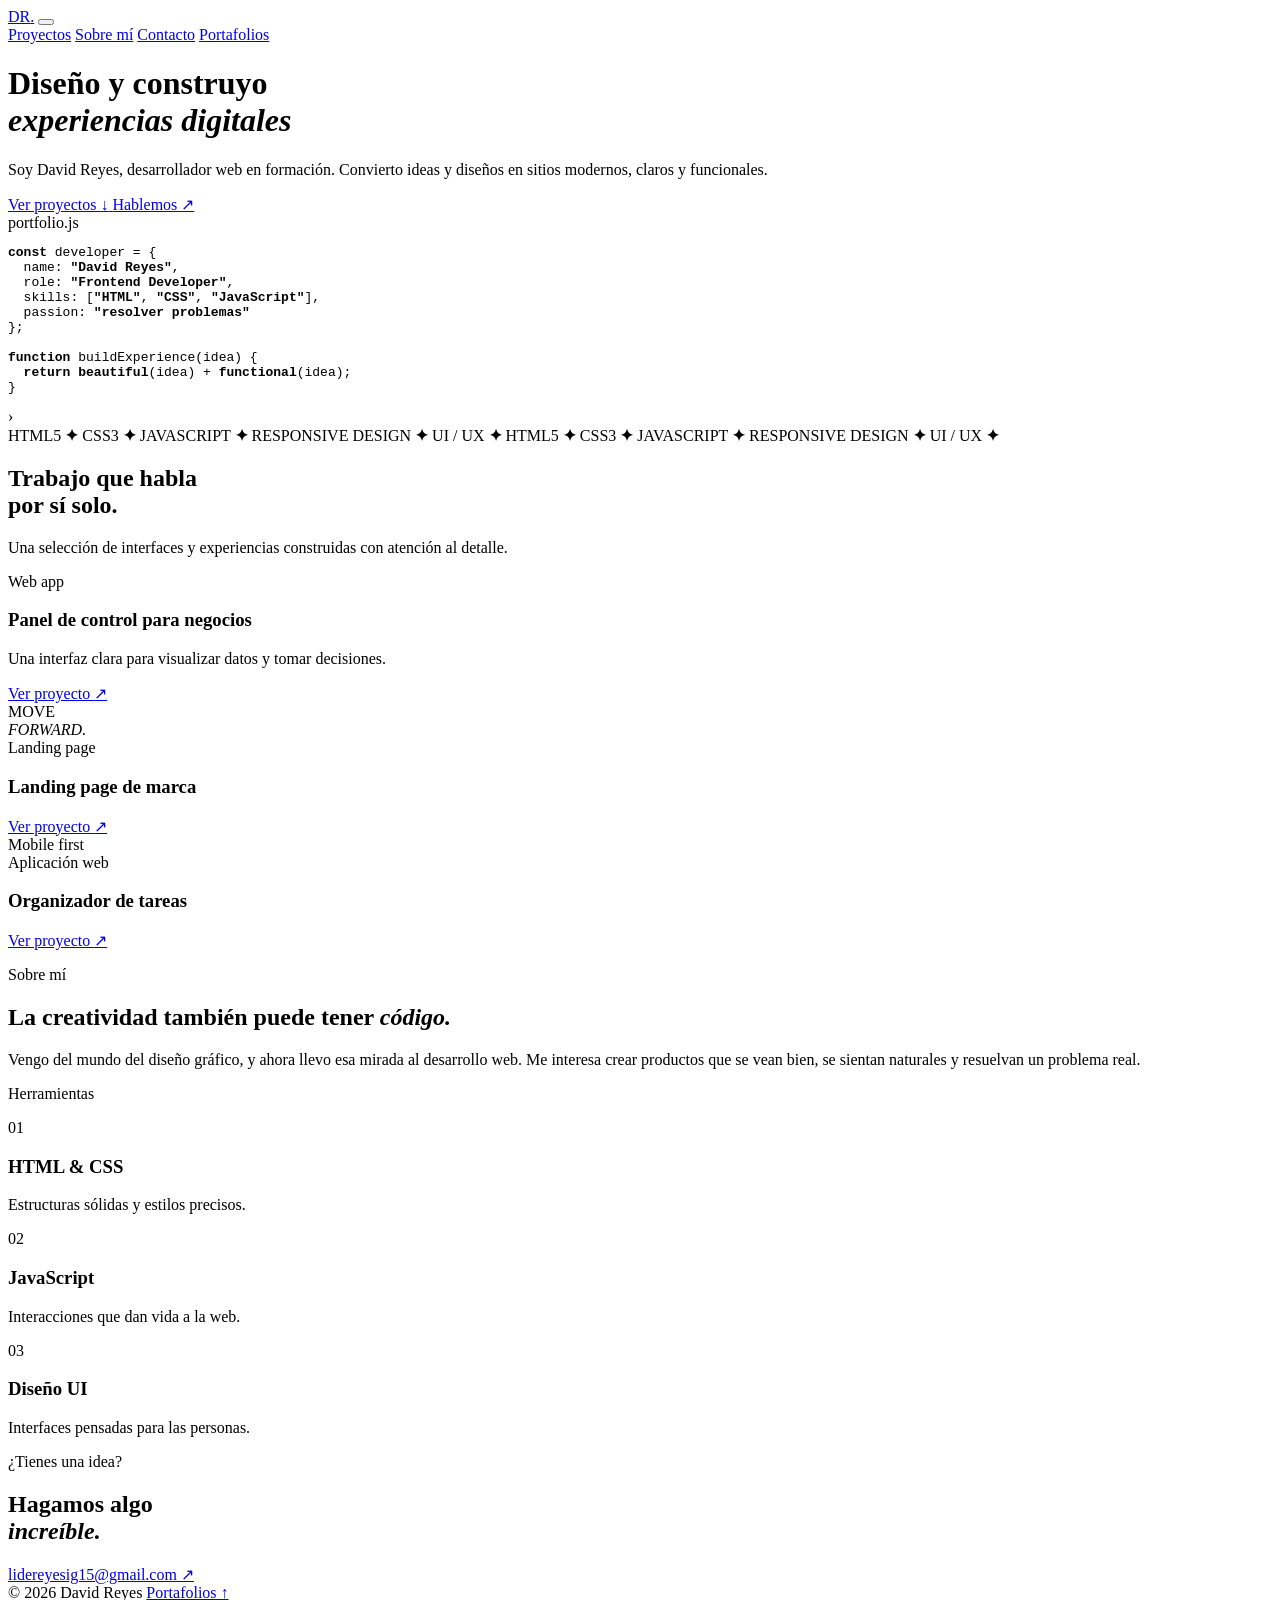
==== programacion.html @ b62b8a6b "Add files via upload" ====
<!DOCTYPE html>
<html lang="es">

<head>
    <meta charset="UTF-8">
    <meta name="viewport" content="width=device-width, initial-scale=1.0">
    <title>David Reyes | Desarrollo web</title>

    <link rel="preconnect" href="https://fonts.googleapis.com">
    <link rel="preconnect" href="https://fonts.gstatic.com" crossorigin>
    <link href="https://fonts.googleapis.com/css2?family=DM+Mono:wght@400;500&family=Manrope:wght@400;500;600;700;800&display=swap" rel="stylesheet">

    <link rel="stylesheet" href="assets/css/programacion.css">
</head>

<body>

    <div class="noise"></div>

    <nav class="topbar">
        <a class="brand" href="index.html">DR<span>.</span></a>

        <button class="menu-toggle" id="mobile-menu" aria-label="Abrir menú" aria-expanded="false">
            <span></span>
            <span></span>
        </button>

        <div class="nav-links" id="nav-links">
            <a href="#proyectos">Proyectos</a>
            <a href="#sobre-mi">Sobre mí</a>
            <a href="#contacto">Contacto</a>
            <a href="index.html">Portafolios</a>
        </div>
    </nav>

    <main>

        <header class="hero">

            <div class="hero-copy">


                <h1>
                    Diseño y construyo<br>
                    <em>experiencias digitales</em>
                </h1>

                <p class="hero-text">
                    Soy David Reyes, desarrollador web en formación. Convierto ideas y diseños en sitios modernos,
                    claros y funcionales.
                </p>

                <div class="hero-actions">
                    <a class="button button-primary" href="#proyectos">
                        Ver proyectos <span>&darr;</span>
                    </a>

                    <a class="button button-link" href="#contacto">
                        Hablemos <span>&nearr;</span>
                    </a>
                </div>
            </div>

            <div class="code-window">

                <div class="window-bar">
                    <i></i>
                    <i></i>
                    <i></i>
                    <span>portfolio.js</span>
                </div>

                <!-- codigo animacion -->

                <pre><code><b>const</b> developer = {
  name: <strong>"David Reyes"</strong>,
  role: <strong>"Frontend Developer"</strong>,
  skills: [<strong>"HTML"</strong>, <strong>"CSS"</strong>, <strong>"JavaScript"</strong>],
  passion: <strong>"resolver problemas"</strong>
};

<b>function</b> buildExperience(idea) {
  <b>return</b> <strong>beautiful</strong>(idea) + <strong>functional</strong>(idea);
}
</code></pre>

                <div class="cursor-line">
                    <span>&rsaquo;</span>
                    <i></i>
                </div>

            </div>

            <div class="hero-orbit orbit-one"></div>
            <div class="hero-orbit orbit-two"></div>

        </header>

        <section class="marquee">
            <div>

                <span>HTML5</span>
                <b>✦</b>
                <span>CSS3</span>
                <b>✦</b>
                <span>JAVASCRIPT</span>
                <b>✦</b>
                <span>RESPONSIVE DESIGN</span>
                <b>✦</b>
                <span>UI / UX</span>
                <b>✦</b>

                <!-- repeticion -->

                <span>HTML5</span>
                <b>✦</b>
                <span>CSS3</span>
                <b>✦</b>
                <span>JAVASCRIPT</span>
                <b>✦</b>
                <span>RESPONSIVE DESIGN</span>
                <b>✦</b>
                <span>UI / UX</span>
                <b>✦</b>

            </div>
        </section>

        <section class="section projects" id="proyectos">

            <div class="section-heading">


                <h2>
                    Trabajo que habla<br>
                    por sí solo.
                </h2>

                <p>
                    Una selección de interfaces y experiencias construidas con atención al detalle.
                </p>
            </div>

            <div class="projects-grid">

                <article class="project-card project-featured">

                    <div class="project-art art-dashboard">
                        <div class="dash-sidebar"></div>

                        <div class="dash-main">
                            <div class="dash-lines"></div>
                            <div class="dash-chart"></div>

                            <div class="dash-cards">
                                <i></i>
                                <i></i>
                                <i></i>
                            </div>
                        </div>
                    </div>

                    <div class="project-meta">

                        <span>Web app</span>
                    </div>

                    <h3>Panel de control para negocios</h3>

                    <p>
                        Una interfaz clara para visualizar datos y tomar decisiones.
                    </p>

                    <a href="#contacto">
                        Ver proyecto <span>&nearr;</span>
                    </a>

                </article>

                <article class="project-card">

                    <div class="project-art art-landing">
                        <div class="browser">
                            <div class="browser-top"></div>
                            <div class="landing-nav"></div>

                            <div class="landing-title">
                                MOVE<br>
                                <em>FORWARD.</em>
                            </div>

                            <div class="landing-block"></div>
                        </div>
                    </div>

                    <div class="project-meta">

                        <span>Landing page</span>
                    </div>

                    <h3>Landing page de marca</h3>

                    <a href="#contacto">
                        Ver proyecto <span>&nearr;</span>
                    </a>

                </article>

                <article class="project-card">

                    <div class="project-art art-mobile">

                        <div class="phone">
                            <div class="phone-head"></div>
                            <div class="phone-card"></div>

                            <div class="phone-list">
                                <i></i>
                                <i></i>
                                <i></i>
                            </div>
                        </div>

                        <span class="float-tag">Mobile first</span>

                    </div>

                    <div class="project-meta">

                        <span>Aplicación web</span>
                    </div>

                    <h3>Organizador de tareas</h3>

                    <a href="#contacto">
                        Ver proyecto <span>&nearr;</span>
                    </a>

                </article>

            </div>

        </section>

        <section class="section about" id="sobre-mi">

            <div class="about-number"></div>

            <div>
                <p class="eyebrow">Sobre mí</p>

                <h2>
                    La creatividad también puede tener <em>código.</em>
                </h2>
            </div>

            <div class="about-copy">
                <p>
                    Vengo del mundo del diseño gráfico, y ahora llevo esa mirada al desarrollo web.
                    Me interesa crear productos que se vean bien, se sientan naturales y resuelvan
                    un problema real.
                </p>
            </div>

        </section>

        <section class="skills section">

            <p class="eyebrow">Herramientas</p>

            <div class="skills-list">

                <div>
                    <span>01</span>
                    <h3>HTML &amp; CSS</h3>
                    <p>Estructuras sólidas y estilos precisos.</p>
                </div>

                <div>
                    <span>02</span>
                    <h3>JavaScript</h3>
                    <p>Interacciones que dan vida a la web.</p>
                </div>

                <div>
                    <span>03</span>
                    <h3>Diseño UI</h3>
                    <p>Interfaces pensadas para las personas.</p>
                </div>

            </div>

        </section>

    </main>

    <footer id="contacto">

        <p class="eyebrow">¿Tienes una idea?</p>

        <h2>
            Hagamos algo<br>
            <em>increíble.</em>
        </h2>

        <a class="footer-email" href="mailto:lidereyesig15@gmail.com">
            lidereyesig15@gmail.com <span>&nearr;</span>
        </a>

        <div class="footer-bottom">
            <span>&copy; 2026 David Reyes</span>
            <a href="index.html">Portafolios &uarr;</a>
        </div>

    </footer>

    <script src="script.js"></script>

</body>

</html>
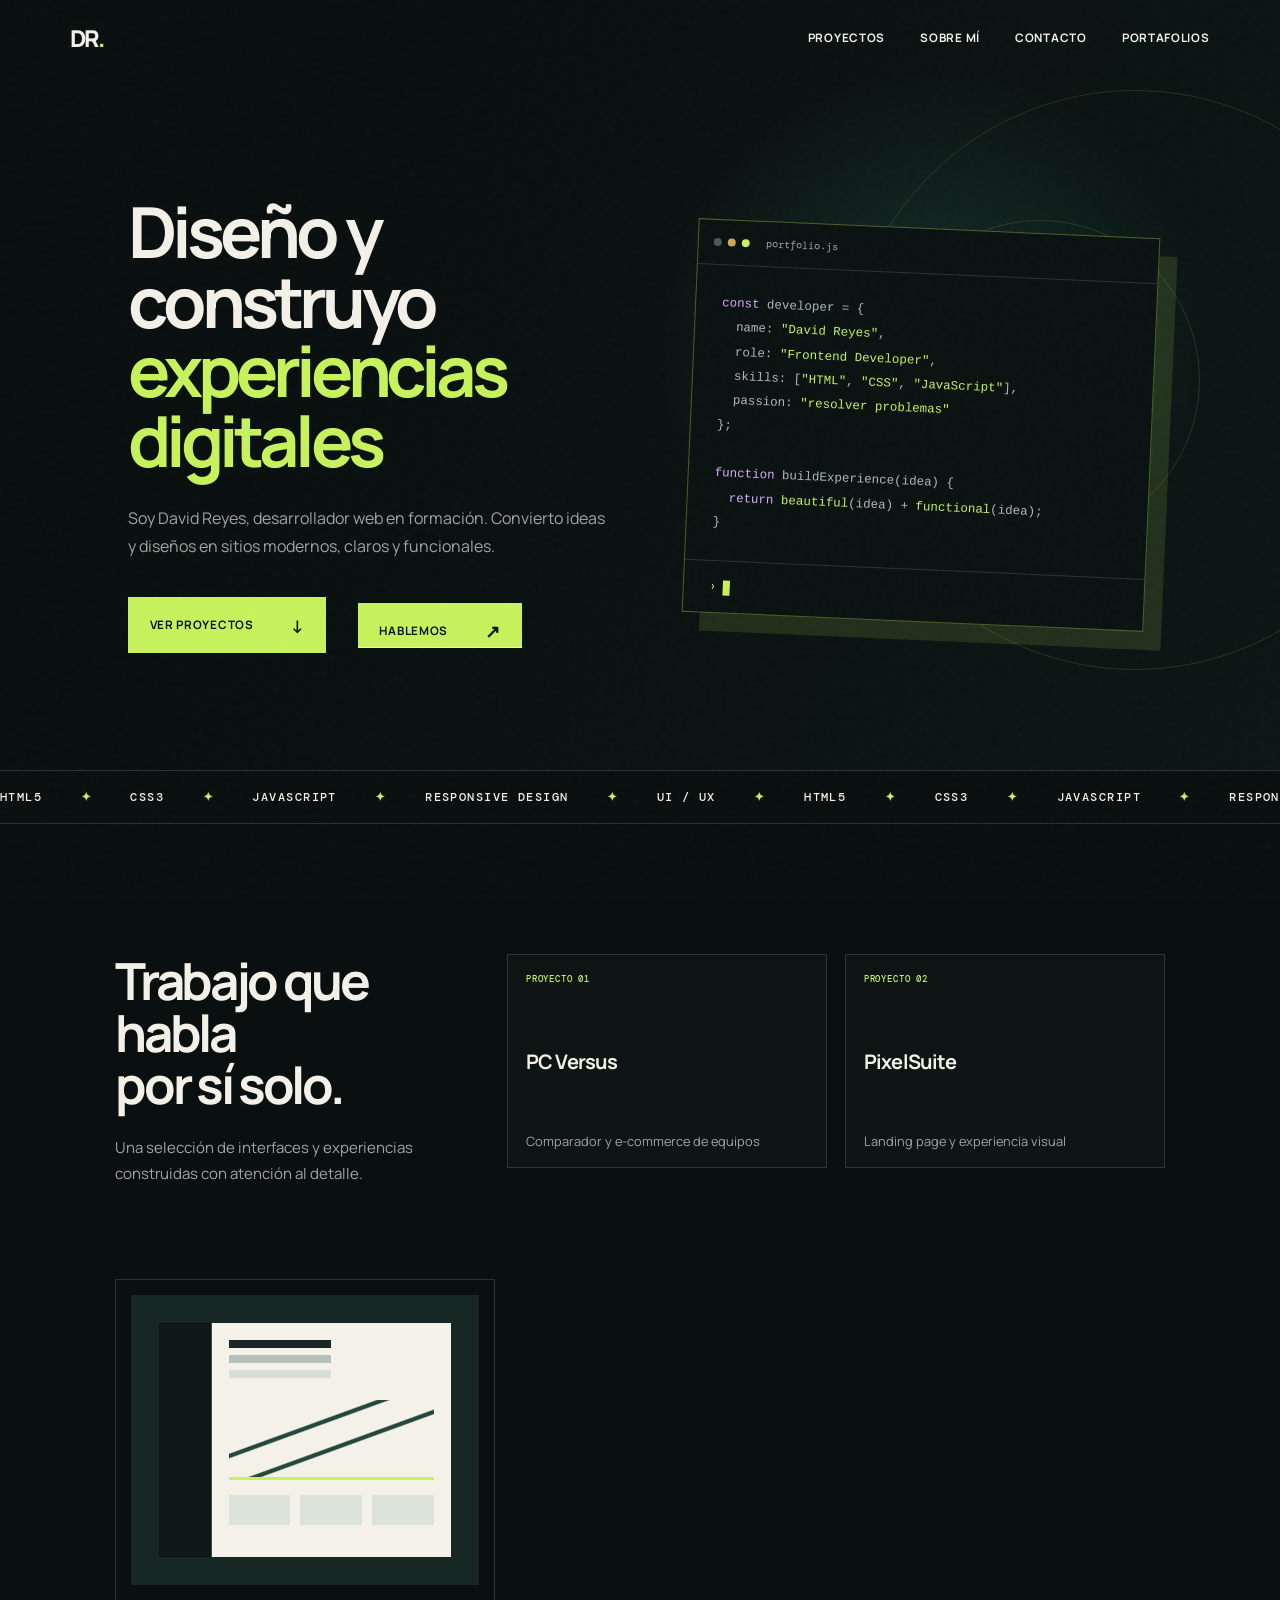
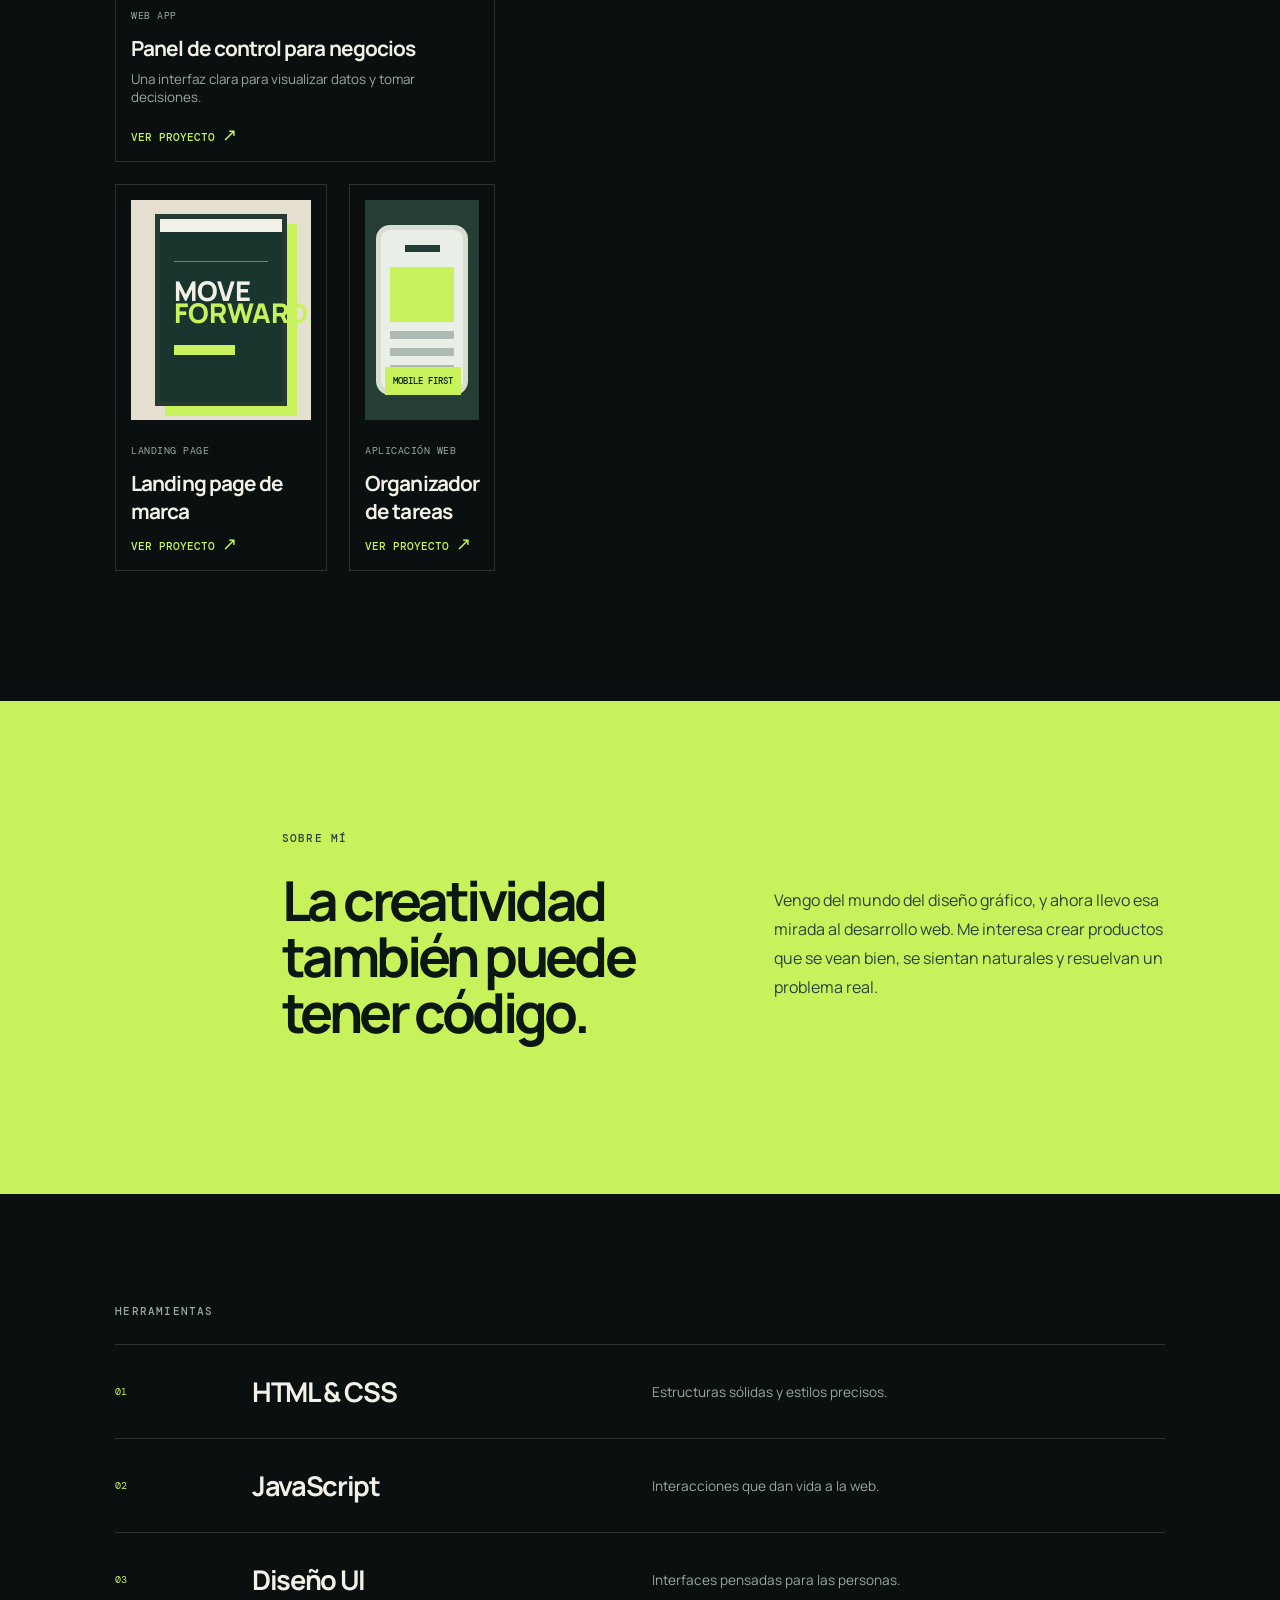
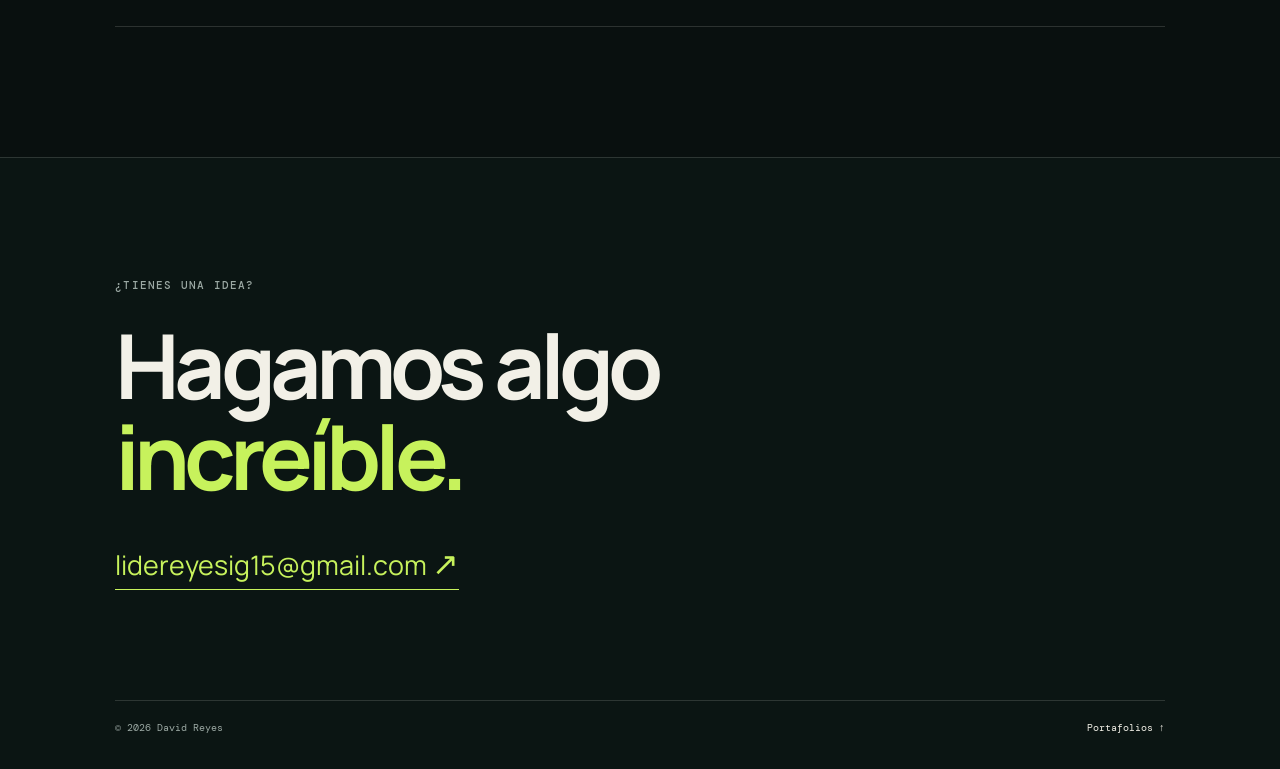
==== commit 5cedf96b: "Add files via upload" ====
--- a/programacion.html
+++ b/programacion.html
@@ -141,6 +141,20 @@
                 </p>
             </div>
 
+            <div class="mini-projects" aria-label="Proyectos adicionales">
+                <a class="mini-project" href="proyectos/Proyecto-Pc_Versus-main/Proyecto-Pc_Versus-main/pc_versus/index.php" target="_blank" rel="noreferrer">
+                    <span class="mini-tag">Proyecto 01</span>
+                    <strong>PC Versus</strong>
+                    <small>Comparador y e-commerce de equipos</small>
+                </a>
+
+                <a class="mini-project" href="proyectos/proyecto_pixelsuite-main/proyecto_pixelsuite-main/index.html" target="_blank" rel="noreferrer">
+                    <span class="mini-tag">Proyecto 02</span>
+                    <strong>PixelSuite</strong>
+                    <small>Landing page y experiencia visual</small>
+                </a>
+            </div>
+
             <div class="projects-grid">
 
                 <article class="project-card project-featured">
--- a/assets/css/programacion.css
+++ b/assets/css/programacion.css
@@ -0,0 +1,774 @@
+:root {
+    --bg:#09100f;
+    --panel:#101b19;
+    --lime:#c7f25c;
+    --cream:#f2f0e7;
+    --muted:#9ba8a3;
+    --line:rgba(242,240,231,.15);
+    --mono:"DM Mono",monospace
+}
+
+* {
+    box-sizing:border-box
+}
+
+html {
+    scroll-behavior:smooth
+}
+
+body {
+    margin:0;
+    background:var(--bg);
+    color:var(--cream);
+    font-family:Manrope,sans-serif;
+    overflow-x:hidden
+}
+
+.noise {
+    position:fixed;
+    inset:0;
+    pointer-events:none;
+    opacity:.025;
+    z-index:4;
+    background-image:url("data:image/svg+xml,%3Csvg viewBox='0 0 180 180' xmlns='http://www.w3.org/2000/svg'%3E%3Cfilter id='n'%3E%3CfeTurbulence type='fractalNoise' baseFrequency='.9' numOctaves='4' stitchTiles='stitch'/%3E%3C/filter%3E%3Crect width='100%25' height='100%25' filter='url(%23n)' opacity='.8'/%3E%3C/svg%3E")
+}
+
+.topbar {
+    height:76px;
+    position:fixed;
+    z-index:10;
+    top:0;
+    width:100%;
+    display:flex;
+    align-items:center;
+    justify-content:space-between;
+    padding:0 5.5vw;
+    border-bottom:1px solid transparent;
+    transition:.3s
+}
+
+.topbar.scrolled {
+    background:rgba(9,16,15,.9);
+    backdrop-filter:blur(14px);
+    border-color:var(--line)
+}
+
+.brand {
+    font-size:1.45rem;
+    font-weight:800;
+    letter-spacing:-.1em;
+    text-decoration:none;
+    color:var(--cream)
+}
+
+.brand span,.eyebrow span {
+    color:var(--lime)
+}
+
+.nav-links {
+    display:flex;
+    gap:2.2rem
+}
+
+.nav-links a,.button,.text-link {
+    color:var(--cream);
+    text-decoration:none;
+    font-size:.73rem;
+    font-weight:700;
+    letter-spacing:.06em;
+    text-transform:uppercase
+}
+
+.nav-links a:hover,.text-link:hover {
+    color:var(--lime)
+}
+
+.menu-toggle {
+    display:none
+}
+
+.hero {
+    min-height:770px;
+    padding:170px 10vw 90px;
+    display:grid;
+    grid-template-columns:1.05fr .95fr;
+    gap:4vw;
+    align-items:center;
+    position:relative;
+    background:radial-gradient(circle at 73% 45%,#18302a 0,transparent 27%),linear-gradient(115deg,#09100f 28%,#0b1715)
+}
+
+.hero-copy {
+    z-index:1
+}
+
+.eyebrow {
+    font:500 .68rem var(--mono);
+    letter-spacing:.11em;
+    text-transform:uppercase;
+    color:var(--muted);
+    margin:0 0 1.65rem
+}
+
+.eyebrow span {
+    display:inline-block;
+    width:8px;
+    height:8px;
+    border-radius:50%;
+    background:var(--lime);
+    margin-right:8px;
+    box-shadow:0 0 13px var(--lime)
+}
+
+h1,h2,h3,p {
+    margin-top:0
+}
+
+h1 {
+    font-size:clamp(3rem,5.5vw,5.8rem);
+    line-height:.99;
+    letter-spacing:-.07em;
+    margin-bottom:1.8rem;
+    font-weight:700
+}
+
+em {
+    font-style:normal;
+    color:var(--lime)
+}
+
+.hero-text {
+    max-width:480px;
+    color:var(--muted);
+    font-size:1rem;
+    line-height:1.75
+}
+
+.hero-actions {
+    display:flex;
+    align-items:center;
+    gap:2rem;
+    margin-top:2.3rem
+}
+
+.button {
+    padding:1rem 1.35rem;
+    background:var(--lime);
+    color:#0b1513;
+    display:inline-flex;
+    gap:2.3rem;
+    align-items:center
+}
+
+.button:hover {
+    background:#dcff82
+}
+
+.button span,.project-card a span {
+    font-size:1.1rem
+}
+
+.button-link {
+    border-bottom:1px solid var(--cream);
+    padding-bottom:4px
+}
+
+.code-window {
+    position:relative;
+    z-index:1;
+    border:1px solid rgba(199,242,92,.34);
+    background:#0a1311;
+    box-shadow:18px 18px 0 rgba(199,242,92,.12);
+    font:400 .78rem/1.95 var(--mono);
+    overflow:hidden;
+    transform:rotate(2.5deg)
+}
+
+.window-bar {
+    height:45px;
+    border-bottom:1px solid var(--line);
+    display:flex;
+    align-items:center;
+    padding:0 15px;
+    gap:6px;
+    color:var(--muted);
+    font-size:.64rem
+}
+
+.window-bar i {
+    width:8px;
+    height:8px;
+    border-radius:50%;
+    background:#4d5955
+}
+
+.window-bar i:nth-child(2) {
+    background:#d1a55a
+}
+
+.window-bar i:nth-child(3) {
+    background:var(--lime)
+}
+
+.window-bar span {
+    margin-left:10px
+}
+
+pre {
+    margin:0;
+    padding:26px;
+    color:#adbbb6;
+    white-space:pre-wrap
+}
+
+code b {
+    color:#d8aaf3;
+    font-weight:400
+}
+
+code strong {
+    color:var(--lime);
+    font-weight:400
+}
+
+.cursor-line {
+    border-top:1px solid var(--line);
+    padding:13px 25px;
+    color:var(--lime)
+}
+
+.cursor-line i {
+    display:inline-block;
+    width:7px;
+    height:15px;
+    background:var(--lime);
+    vertical-align:middle;
+    animation:blink 1s infinite
+}
+
+.hero-orbit {
+    position:absolute;
+    border:1px solid rgba(199,242,92,.14);
+    border-radius:50%
+}
+
+.orbit-one {
+    width:580px;
+    height:580px;
+    right:-145px;
+    top:90px
+}
+
+.orbit-two {
+    width:320px;
+    height:320px;
+    right:80px;
+    top:220px
+}
+
+.marquee {
+    border-top:1px solid var(--line);
+    border-bottom:1px solid var(--line);
+    overflow:hidden;
+    white-space:nowrap;
+    padding:18px 0;
+    color:var(--cream);
+    font:500 .75rem var(--mono);
+    letter-spacing:.12em
+}
+
+.marquee div{
+    display:flex;
+    width:max-content;
+    gap:2.4rem;
+    animation:slide 15s linear infinite;
+}
+
+.marquee b {
+    color:var(--lime)
+}
+
+.section {
+    padding:130px 9vw
+}
+
+.projects {
+    display:grid;
+    grid-template-columns:30% 1fr;
+    gap:6vw
+}
+
+.section-heading h2,.about h2,footer h2 {
+    font-size:clamp(2.4rem,4vw,4.4rem);
+    letter-spacing:-.065em;
+    line-height:1.02;
+    margin-bottom:1.5rem
+}
+
+.section-heading>p:not(.eyebrow) {
+    color:var(--muted);
+    line-height:1.75;
+    font-size:.94rem
+}
+
+.mini-projects {
+    display:grid;
+    grid-template-columns:repeat(2, minmax(200px, 1fr));
+    gap:18px;
+    margin:0 0 34px;
+}
+
+.mini-project {
+    display:flex;
+    flex-direction:column;
+    justify-content:space-between;
+    border:1px solid var(--line);
+    background:rgba(255,255,255,0.02);
+    text-decoration:none;
+    color:var(--cream);
+    padding:18px 18px 16px;
+    min-height:120px;
+    transition:.25s ease;
+}
+
+.mini-project:hover {
+    border-color:var(--lime);
+    transform:translateY(-3px);
+    box-shadow:0 18px 35px rgba(199,242,92,.08);
+}
+
+.mini-tag {
+    font:500 .58rem var(--mono);
+    letter-spacing:.09em;
+    text-transform:uppercase;
+    color:var(--lime);
+    margin-bottom:12px;
+}
+
+.mini-project strong {
+    font-size:1.25rem;
+    letter-spacing:-.04em;
+    margin-bottom:6px;
+}
+
+.mini-project small {
+    font-size:.8rem;
+    color:var(--muted);
+    line-height:1.5;
+}
+
+.projects-grid {
+    display:grid;
+    grid-template-columns:1fr 1fr;
+    gap:22px
+}
+
+.project-card {
+    border:1px solid var(--line);
+    padding:15px;
+    transition:.3s
+}
+
+.project-card:hover {
+    border-color:var(--lime);
+    transform:translateY(-5px)
+}
+
+.project-featured {
+    grid-column:span 2
+}
+
+.project-art {
+    height:220px;
+    margin-bottom:24px;
+    position:relative;
+    overflow:hidden
+}
+
+.project-featured .project-art {
+    height:290px
+}
+
+.art-dashboard {
+    background:#172824;
+    padding:28px;
+    display:flex
+}
+
+.dash-sidebar {
+    width:18%;
+    background:#0d1715;
+    border-right:1px solid #315148
+}
+
+.dash-main {
+    padding:17px;
+    width:82%;
+    background:#f4f2e8
+}
+
+.dash-lines {
+    width:50%;
+    height:8px;
+    background:#1b2825;
+    box-shadow:0 15px #b6c1b9,0 30px #d8ded5
+}
+
+.dash-chart {
+    height:80px;
+    width:100%;
+    margin-top:52px;
+    border-bottom:3px solid var(--lime);
+    background:linear-gradient(160deg,transparent 35%,#25483e 36% 38%,transparent 39% 55%,#25483e 56% 58%,transparent 59%)
+}
+
+.dash-cards {
+    display:flex;
+    gap:10px;
+    margin-top:15px
+}
+
+.dash-cards i {
+    height:30px;
+    flex:1;
+    background:#dce3d9
+}
+
+.art-landing {
+    background:#e6e0d0;
+    display:grid;
+    place-items:center
+}
+
+.browser {
+    height:87%;
+    width:73%;
+    background:#18352e;
+    border:5px solid #263932;
+    box-shadow:10px 10px #c7f25c
+}
+
+.browser-top {
+    height:13px;
+    background:#f2f0e7
+}
+
+.landing-nav {
+    height:20px;
+    margin:10px 14px;
+    border-bottom:1px solid #6c877b
+}
+
+.landing-title {
+    padding:8px 14px;
+    font-size:1.7rem;
+    line-height:.8;
+    font-weight:800;
+    color:#f2f0e7
+}
+
+.landing-block {
+    width:50%;
+    height:10px;
+    margin:13px 14px;
+    background:var(--lime)
+}
+
+.art-mobile {
+    background:#263d36;
+    display:grid;
+    place-items:center
+}
+
+.phone {
+    width:92px;
+    height:170px;
+    border:5px solid #d7ddd3;
+    border-radius:14px;
+    background:#e9eee6;
+    padding:15px 9px
+}
+
+.phone-head {
+    height:7px;
+    width:35px;
+    background:#203e36;
+    margin:auto
+}
+
+.phone-card {
+    height:55px;
+    background:var(--lime);
+    margin-top:15px
+}
+
+.phone-list i {
+    display:block;
+    height:8px;
+    background:#aebbb3;
+    margin-top:9px
+}
+
+.float-tag {
+    position:absolute;
+    right:18px;
+    bottom:25px;
+    background:var(--lime);
+    color:#0e1816;
+    padding:8px;
+    font:500 .57rem var(--mono);
+    text-transform:uppercase
+}
+
+.project-meta {
+    display:flex;
+    justify-content:space-between;
+    color:var(--muted);
+    font:400 .62rem var(--mono);
+    text-transform:uppercase;
+    letter-spacing:.05em;
+    margin-bottom:12px
+}
+
+.project-card h3 {
+    font-size:1.3rem;
+    letter-spacing:-.045em;
+    margin-bottom:8px
+}
+
+.project-card p {
+    font-size:.84rem;
+    color:var(--muted);
+    margin-bottom:18px
+}
+
+.project-card a {
+    font:500 .68rem var(--mono);
+    color:var(--lime);
+    text-decoration:none;
+    text-transform:uppercase
+}
+
+.about {
+    display:grid;
+    grid-template-columns:11% 42% 1fr;
+    gap:4vw;
+    background:#c7f25c;
+    color:#0c1714
+}
+
+.about .eyebrow,.about-copy {
+    color:#29423a
+}
+
+.about-number {
+    font:500 .8rem var(--mono)
+}
+
+.about h2 {
+    font-size:clamp(2.5rem,4.3vw,4.8rem)
+}
+
+.about h2 em {
+    color:#0c1714
+}
+
+.about-copy {
+    font-size:1rem;
+    line-height:1.8;
+    padding-top:55px
+}
+
+.text-link {
+    color:#0c1714;
+    border-bottom:1px solid #0c1714;
+    padding-bottom:5px;
+    display:inline-block;
+    margin-top:15px
+}
+
+.skills {
+    padding-top:110px
+}
+
+.skills-list {
+    border-top:1px solid var(--line)
+}
+
+.skills-list>div {
+    display:grid;
+    grid-template-columns:10% 35% 1fr;
+    gap:2rem;
+    border-bottom:1px solid var(--line);
+    padding:28px 0;
+    align-items:center
+}
+
+.skills-list span {
+    font:400 .65rem var(--mono);
+    color:var(--lime)
+}
+
+.skills-list h3 {
+    font-size:1.7rem;
+    margin:0;
+    letter-spacing:-.05em
+}
+
+.skills-list p {
+    margin:0;
+    color:var(--muted);
+    font-size:.85rem
+}
+
+footer {
+    padding:120px 9vw 35px;
+    border-top:1px solid var(--line);
+    background:#0b1513
+}
+
+footer h2 {
+    font-size:clamp(3.3rem,7vw,7.5rem);
+    margin-bottom:2.5rem
+}
+
+.footer-email {
+    font-size:clamp(1.1rem,2.1vw,2rem);
+    color:var(--lime);
+    text-decoration:none;
+    border-bottom:1px solid var(--lime);
+    padding-bottom:6px
+}
+
+.footer-email span {
+    font-size:1.2em
+}
+
+.footer-bottom {
+    border-top:1px solid var(--line);
+    margin-top:115px;
+    padding-top:20px;
+    display:flex;
+    justify-content:space-between;
+    color:var(--muted);
+    font:400 .65rem var(--mono)
+}
+
+.footer-bottom a {
+    color:var(--cream);
+    text-decoration:none
+}
+
+/*-----------------------------------*/
+
+@keyframes blink {
+    50% {
+        opacity:0
+    }
+}
+@keyframes slide{
+    from{
+        transform:translateX(0);
+    }
+    to{
+        transform:translateX(-50%);
+    }
+}
+
+/*-----------------------------------*/
+
+@media(max-width:800px) {
+    .topbar {
+        padding:0 7vw
+    }
+    .menu-toggle {
+        display:flex;
+        flex-direction:column;
+        gap:6px;
+        background:none;
+        border:0;
+        padding:5px
+    }
+    .menu-toggle span {
+        width:24px;
+        height:1px;
+        background:var(--cream);
+        transition:.2s
+    }
+    .menu-toggle.is-active span:first-child {
+        transform:translateY(3.5px) rotate(45deg)
+    }
+    .menu-toggle.is-active span:last-child {
+        transform:translateY(-3.5px) rotate(-45deg)
+    }
+    .nav-links {
+        position:fixed;
+        inset:76px 0 auto;
+        background:#0b1513;
+        display:none;
+        flex-direction:column;
+        padding:28px 7vw;
+        border-bottom:1px solid var(--line)
+    }
+    .nav-links.active {
+        display:flex
+    }
+    .hero {
+        grid-template-columns:1fr;
+        padding:135px 7vw 70px;
+        min-height:auto
+    }
+    .code-window {
+        width:95%;
+        justify-self:end
+    }
+    .orbit-one {
+        right:-250px
+    }
+    .projects {
+        display:block;
+        padding:90px 7vw
+    }
+    .section-heading {
+        margin-bottom:40px
+    }
+    .section {
+        padding:90px 7vw
+    }
+    .mini-projects {
+        grid-template-columns:1fr;
+        margin-bottom:28px;
+    }
+    .projects-grid {
+        grid-template-columns:1fr
+    }
+    .project-featured {
+        grid-column:auto
+    }
+    .project-featured .project-art,.project-art {
+        height:210px
+    }
+    .about {
+        grid-template-columns:1fr;
+        padding:75px 7vw;
+        gap:15px
+    }
+    .about-copy {
+        padding-top:0
+    }
+    .skills-list>div {
+        grid-template-columns:15% 1fr
+    }
+    .skills-list p {
+        grid-column:2
+    }
+    .footer-bottom {
+        margin-top:75px
+    }
+    .hero-actions {
+        gap:1.2rem
+    }
+    .button {
+        gap:1.4rem
+    }
+}
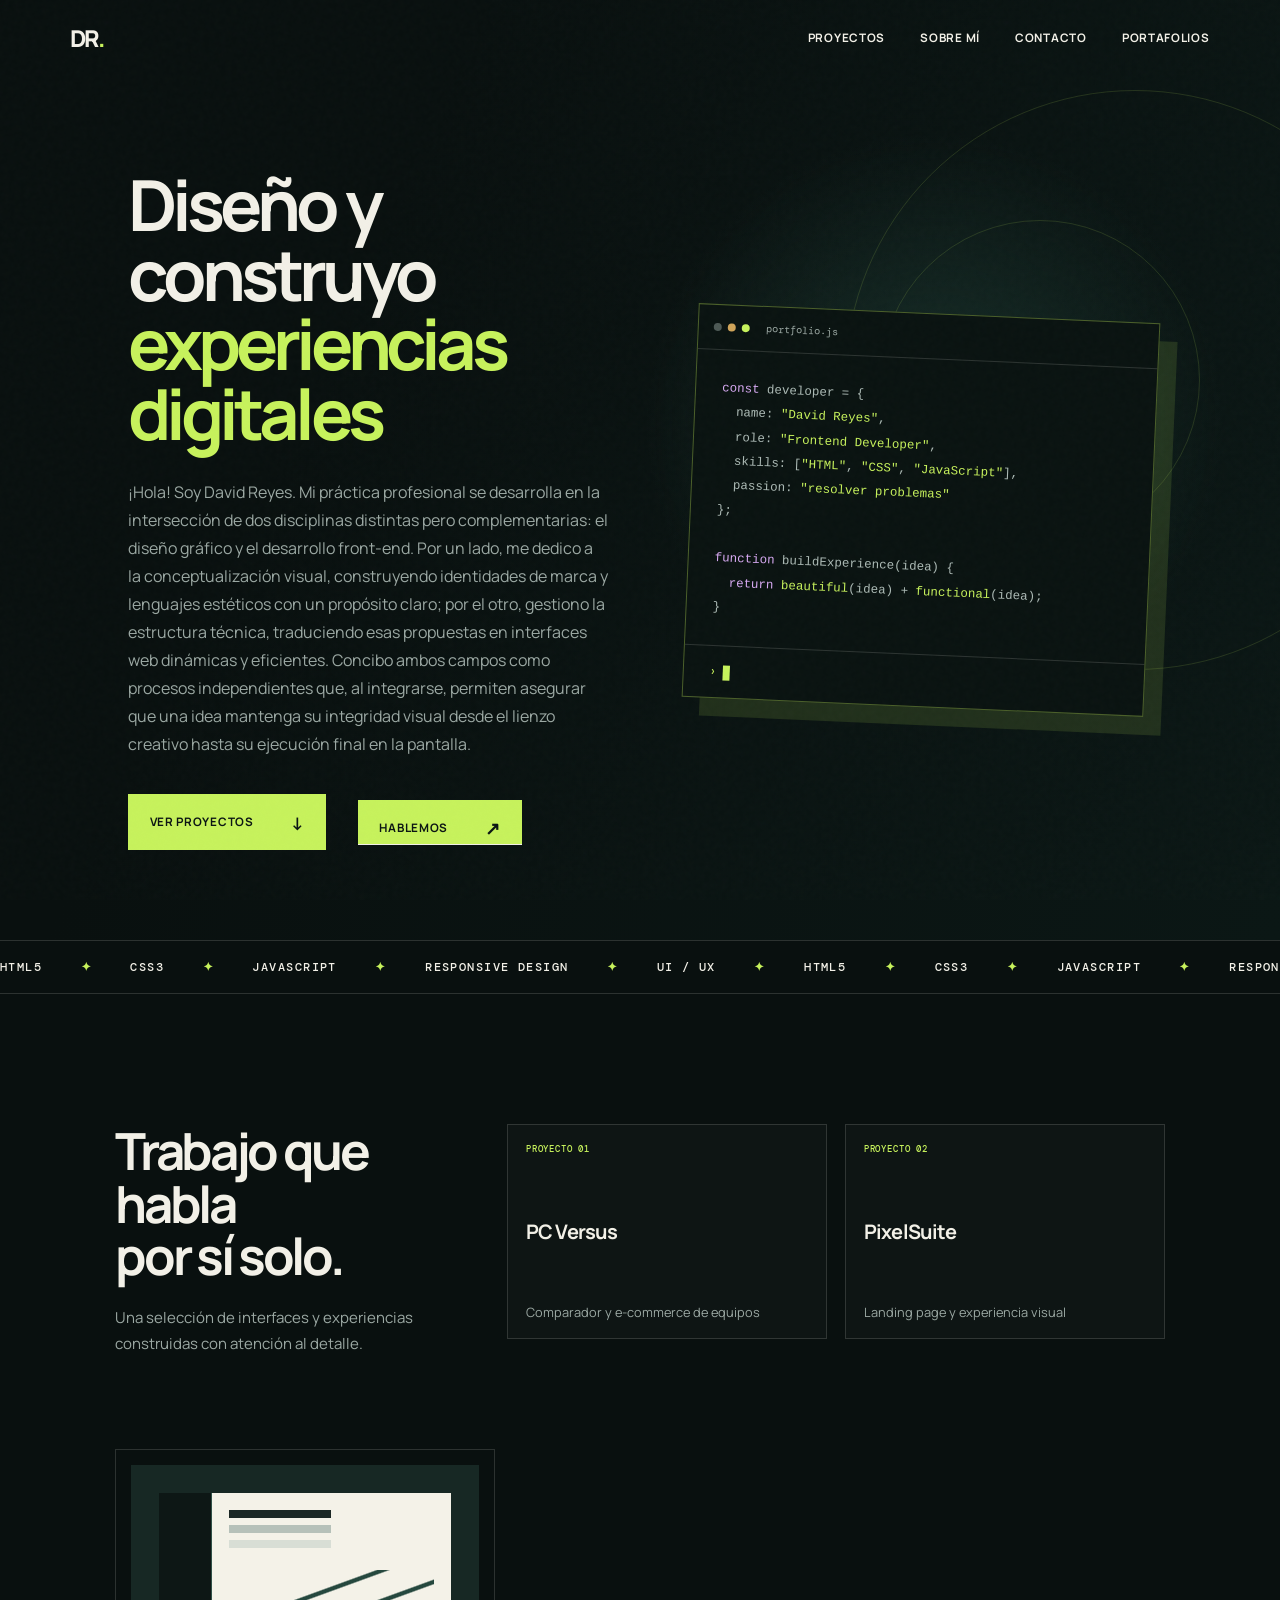
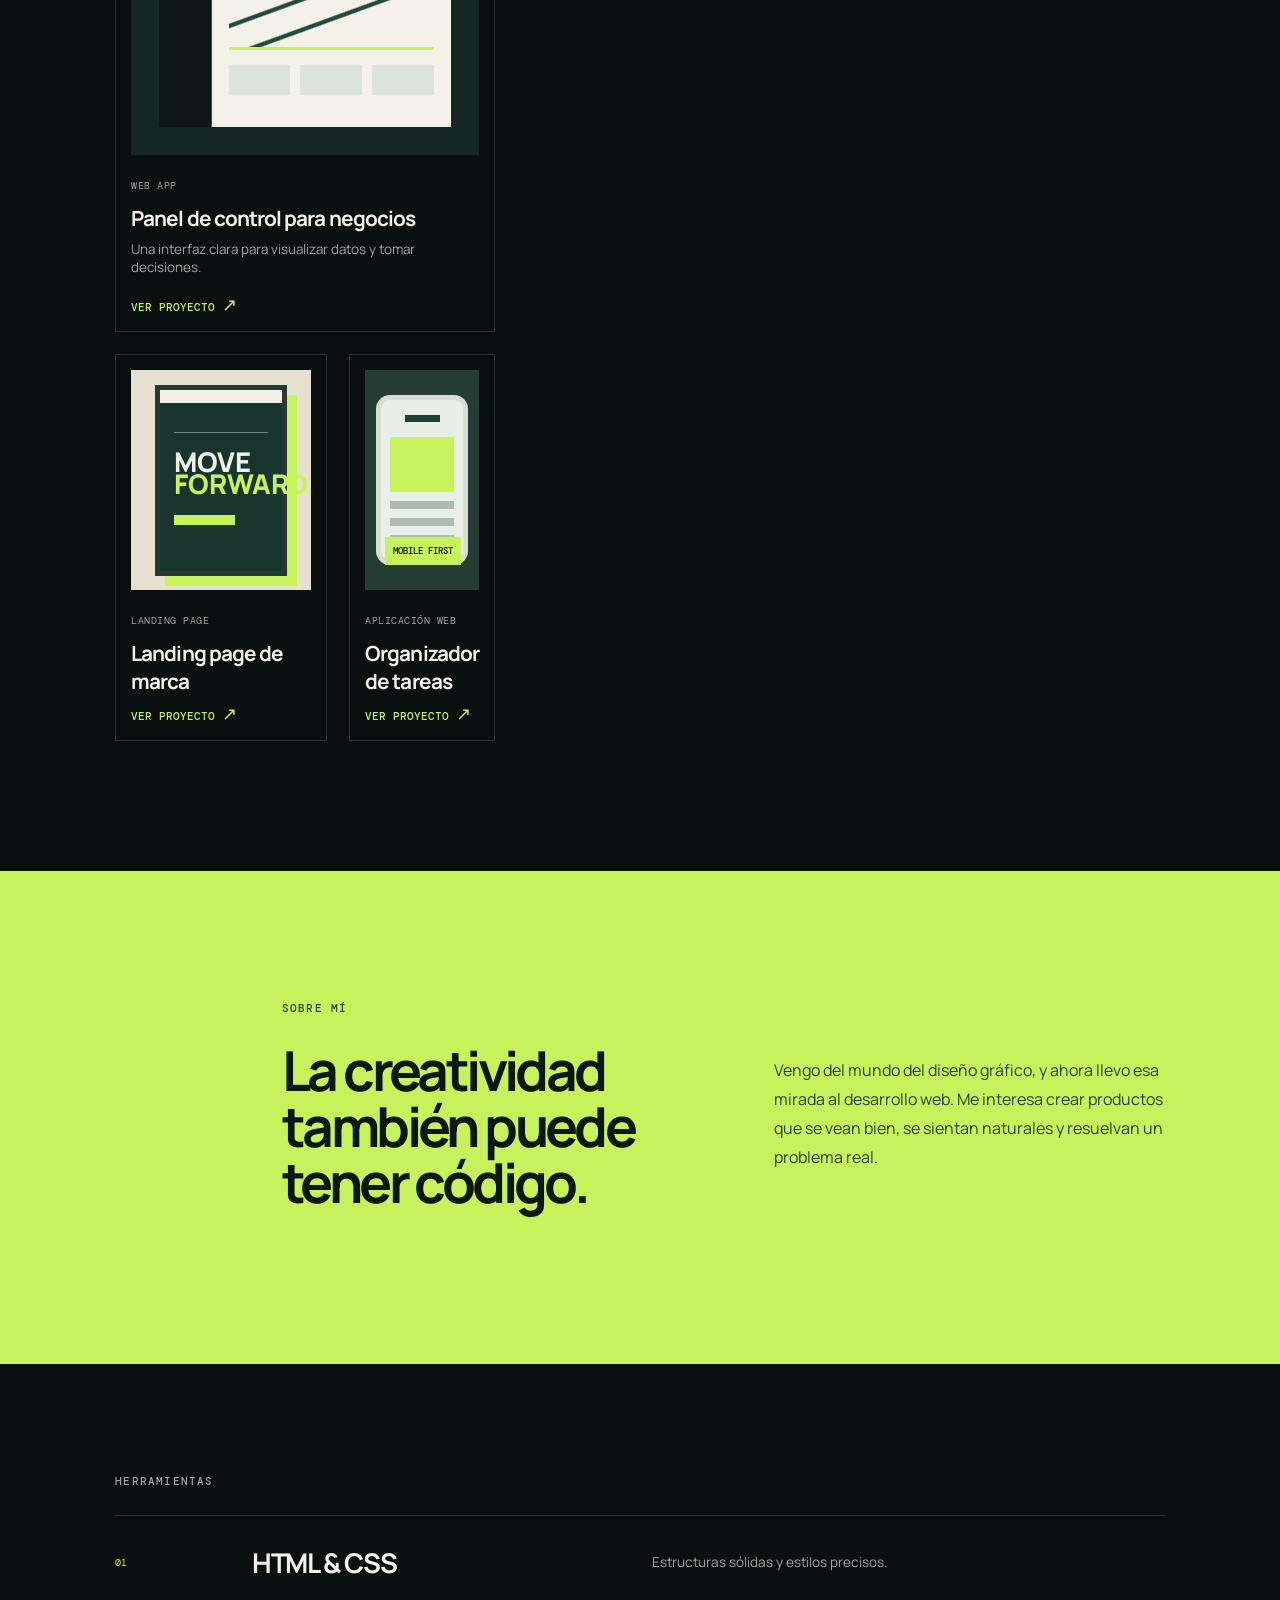
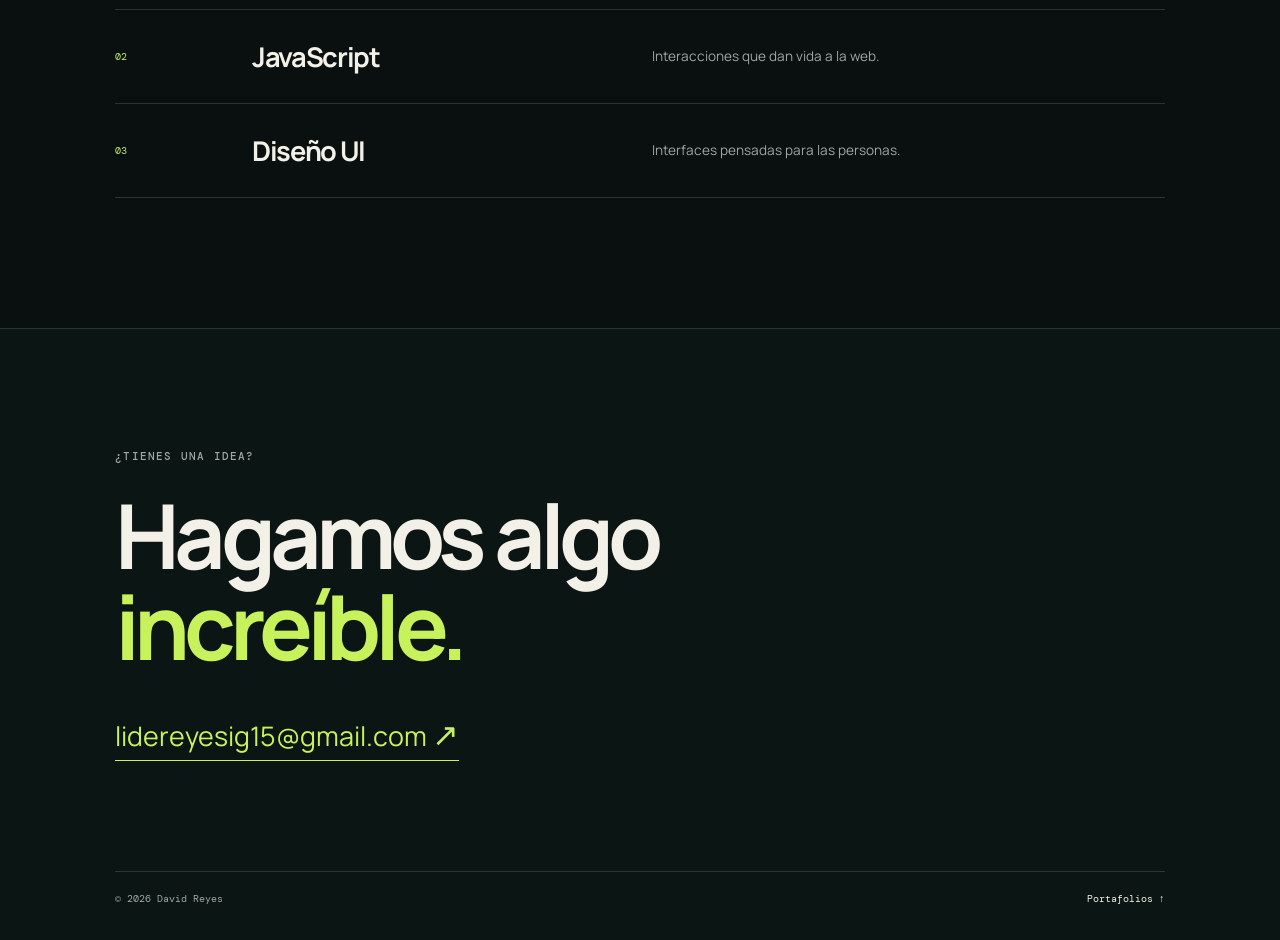
==== commit 49103b57: "Update programacion.html Updated personal introduction to reflect professional development in graphi" ====
--- a/programacion.html
+++ b/programacion.html
@@ -46,8 +46,7 @@
                 </h1>
 
                 <p class="hero-text">
-                    Soy David Reyes, desarrollador web en formación. Convierto ideas y diseños en sitios modernos,
-                    claros y funcionales.
+                    ¡Hola! Soy David Reyes. Mi práctica profesional se desarrolla en la intersección de dos disciplinas distintas pero complementarias: el diseño gráfico y el desarrollo front-end. Por un lado, me dedico a la conceptualización visual, construyendo identidades de marca y lenguajes estéticos con un propósito claro; por el otro, gestiono la estructura técnica, traduciendo esas propuestas en interfaces web dinámicas y eficientes. Concibo ambos campos como procesos independientes que, al integrarse, permiten asegurar que una idea mantenga su integridad visual desde el lienzo creativo hasta su ejecución final en la pantalla.
                 </p>
 
                 <div class="hero-actions">
@@ -142,7 +141,7 @@
             </div>
 
             <div class="mini-projects" aria-label="Proyectos adicionales">
-                <a class="mini-project" href="proyectos/Proyecto-Pc_Versus-main/Proyecto-Pc_Versus-main/pc_versus/index.php" target="_blank" rel="noreferrer">
+                <a class="mini-project" href="proyectos/Proyecto-Pc_Versus-main/Proyecto-Pc_Versus-main/pc_versus/index.html" target="_blank" rel="noreferrer">
                     <span class="mini-tag">Proyecto 01</span>
                     <strong>PC Versus</strong>
                     <small>Comparador y e-commerce de equipos</small>
@@ -332,4 +331,4 @@
 
 </body>
 
-</html>+</html>
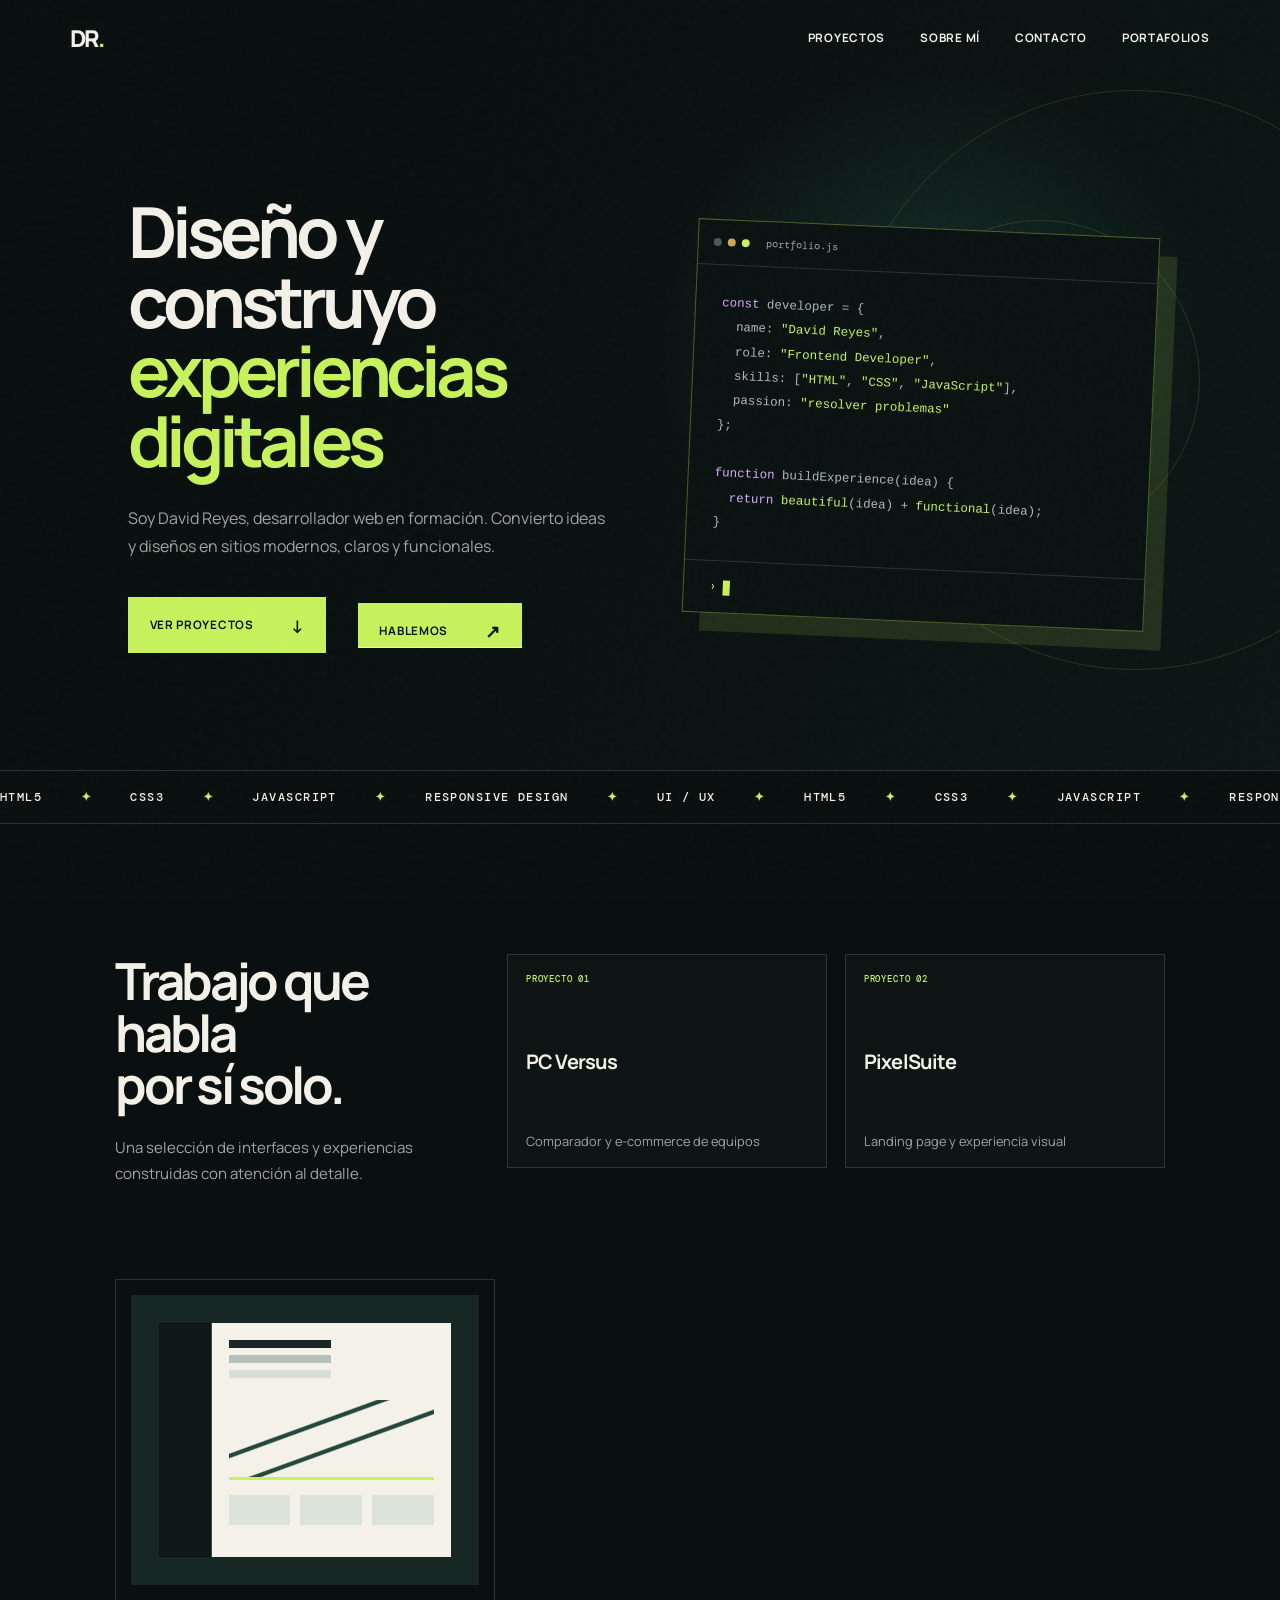
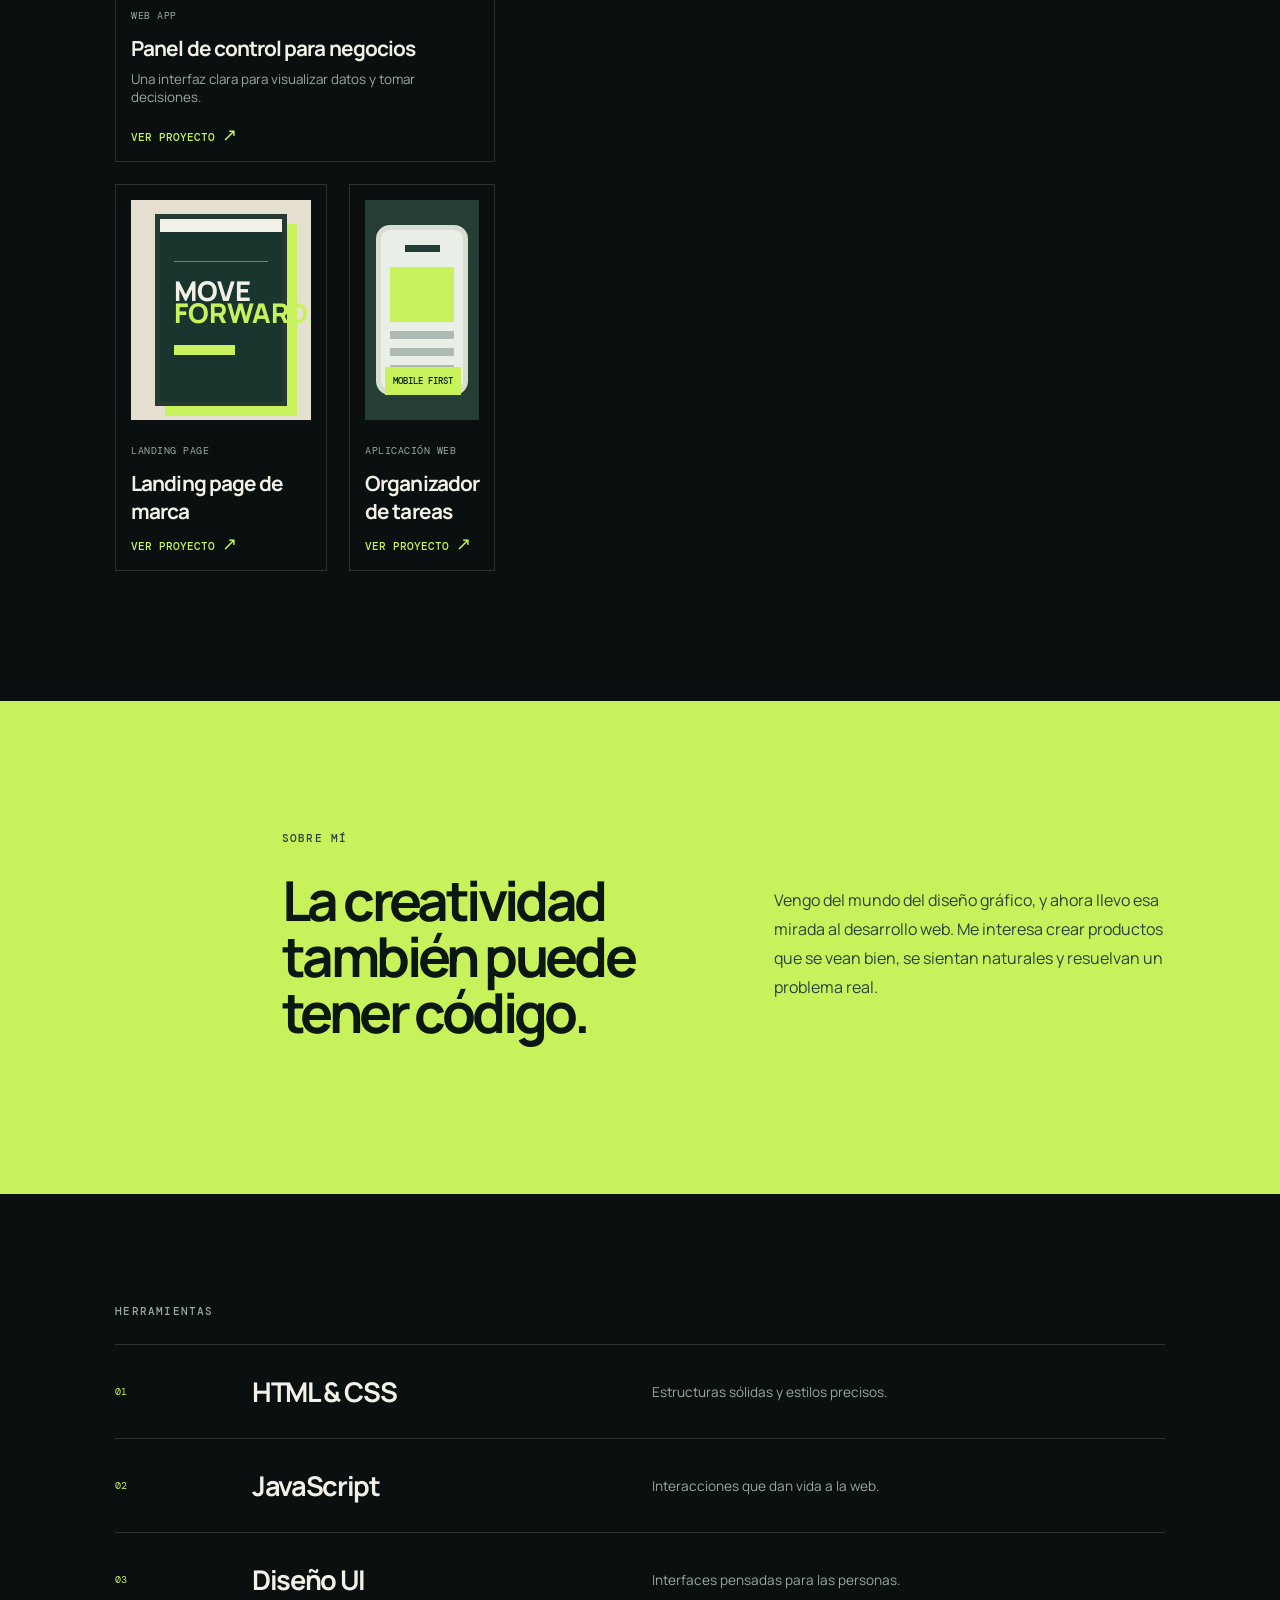
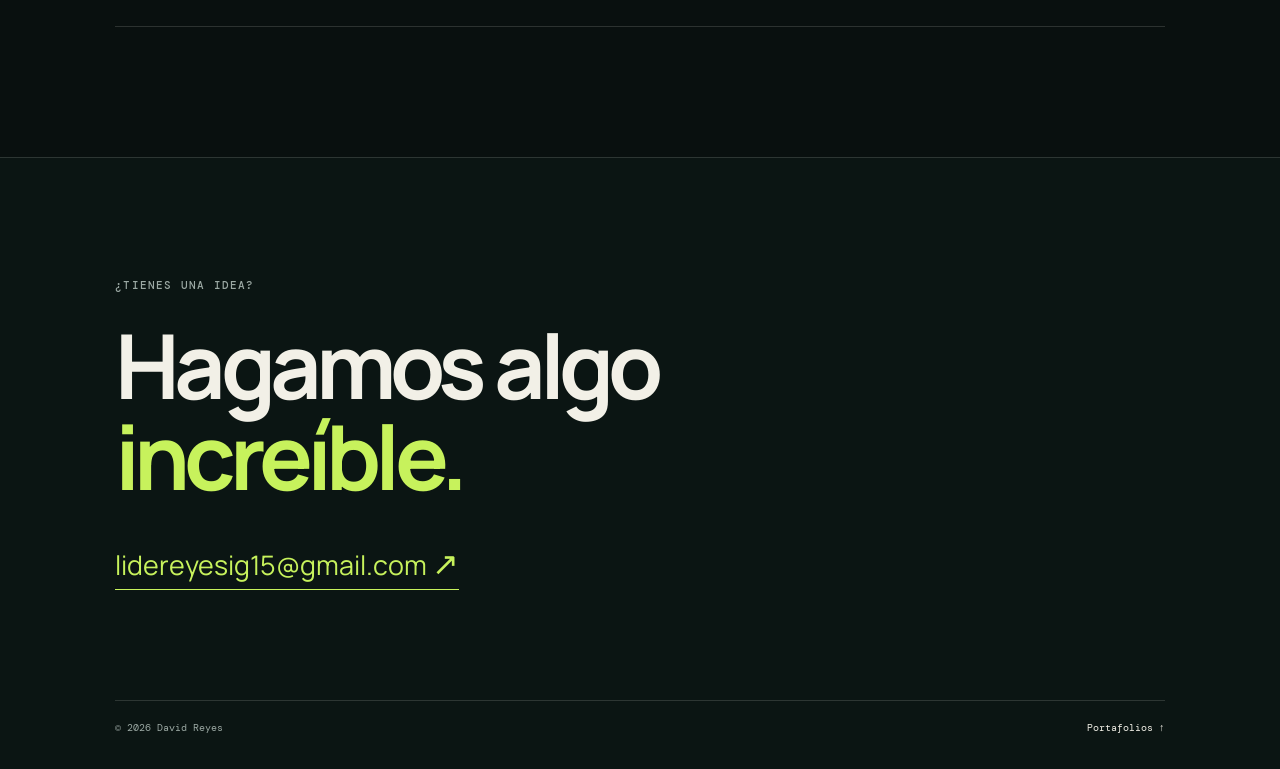
==== commit ea61b1a6: "Update programacion.html Updated personal introduction to reflect current role and skills." ====
--- a/programacion.html
+++ b/programacion.html
@@ -46,8 +46,8 @@
                 </h1>
 
                 <p class="hero-text">
-                    ¡Hola! Soy David Reyes. Mi práctica profesional se desarrolla en la intersección de dos disciplinas distintas pero complementarias: el diseño gráfico y el desarrollo front-end. Por un lado, me dedico a la conceptualización visual, construyendo identidades de marca y lenguajes estéticos con un propósito claro; por el otro, gestiono la estructura técnica, traduciendo esas propuestas en interfaces web dinámicas y eficientes. Concibo ambos campos como procesos independientes que, al integrarse, permiten asegurar que una idea mantenga su integridad visual desde el lienzo creativo hasta su ejecución final en la pantalla.
-                </p>
+                    Soy David Reyes, desarrollador web en formación. Convierto ideas y diseños en sitios modernos,
+                    claros y funcionales.
 
                 <div class="hero-actions">
                     <a class="button button-primary" href="#proyectos">
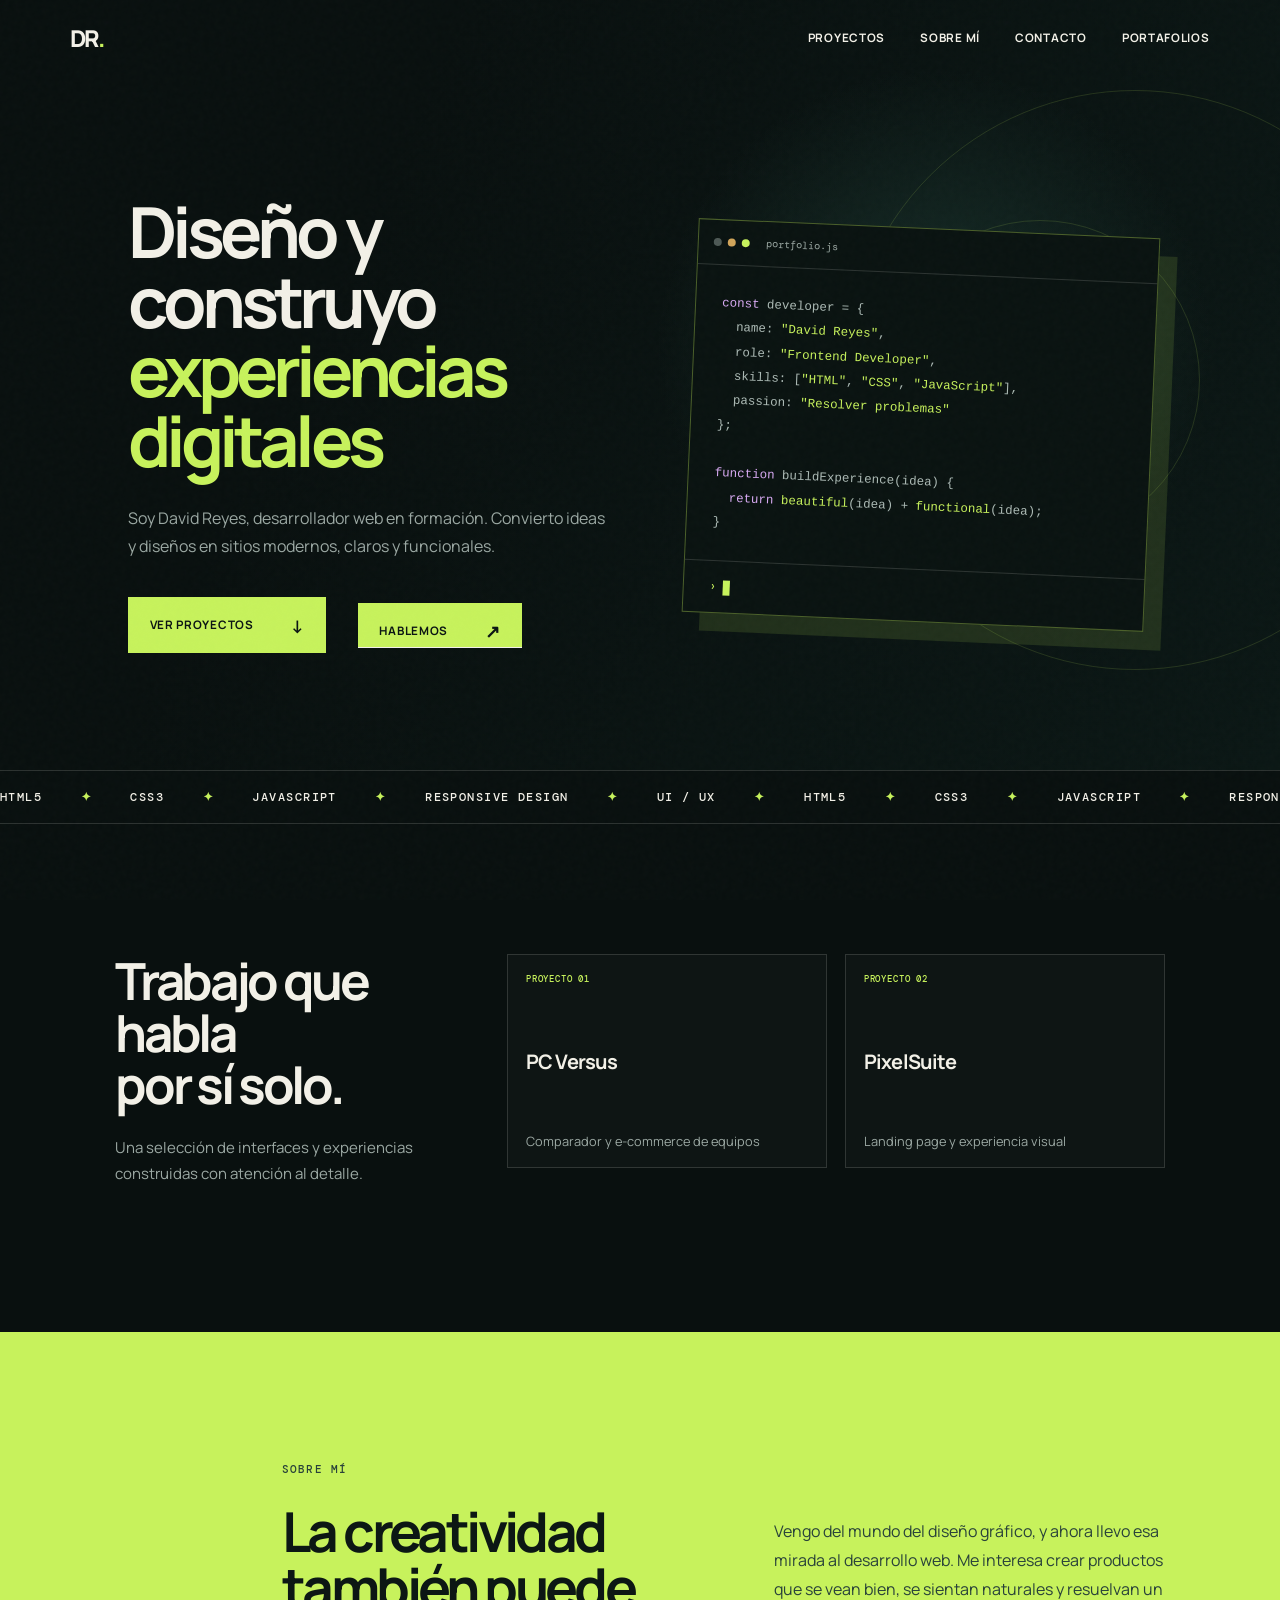
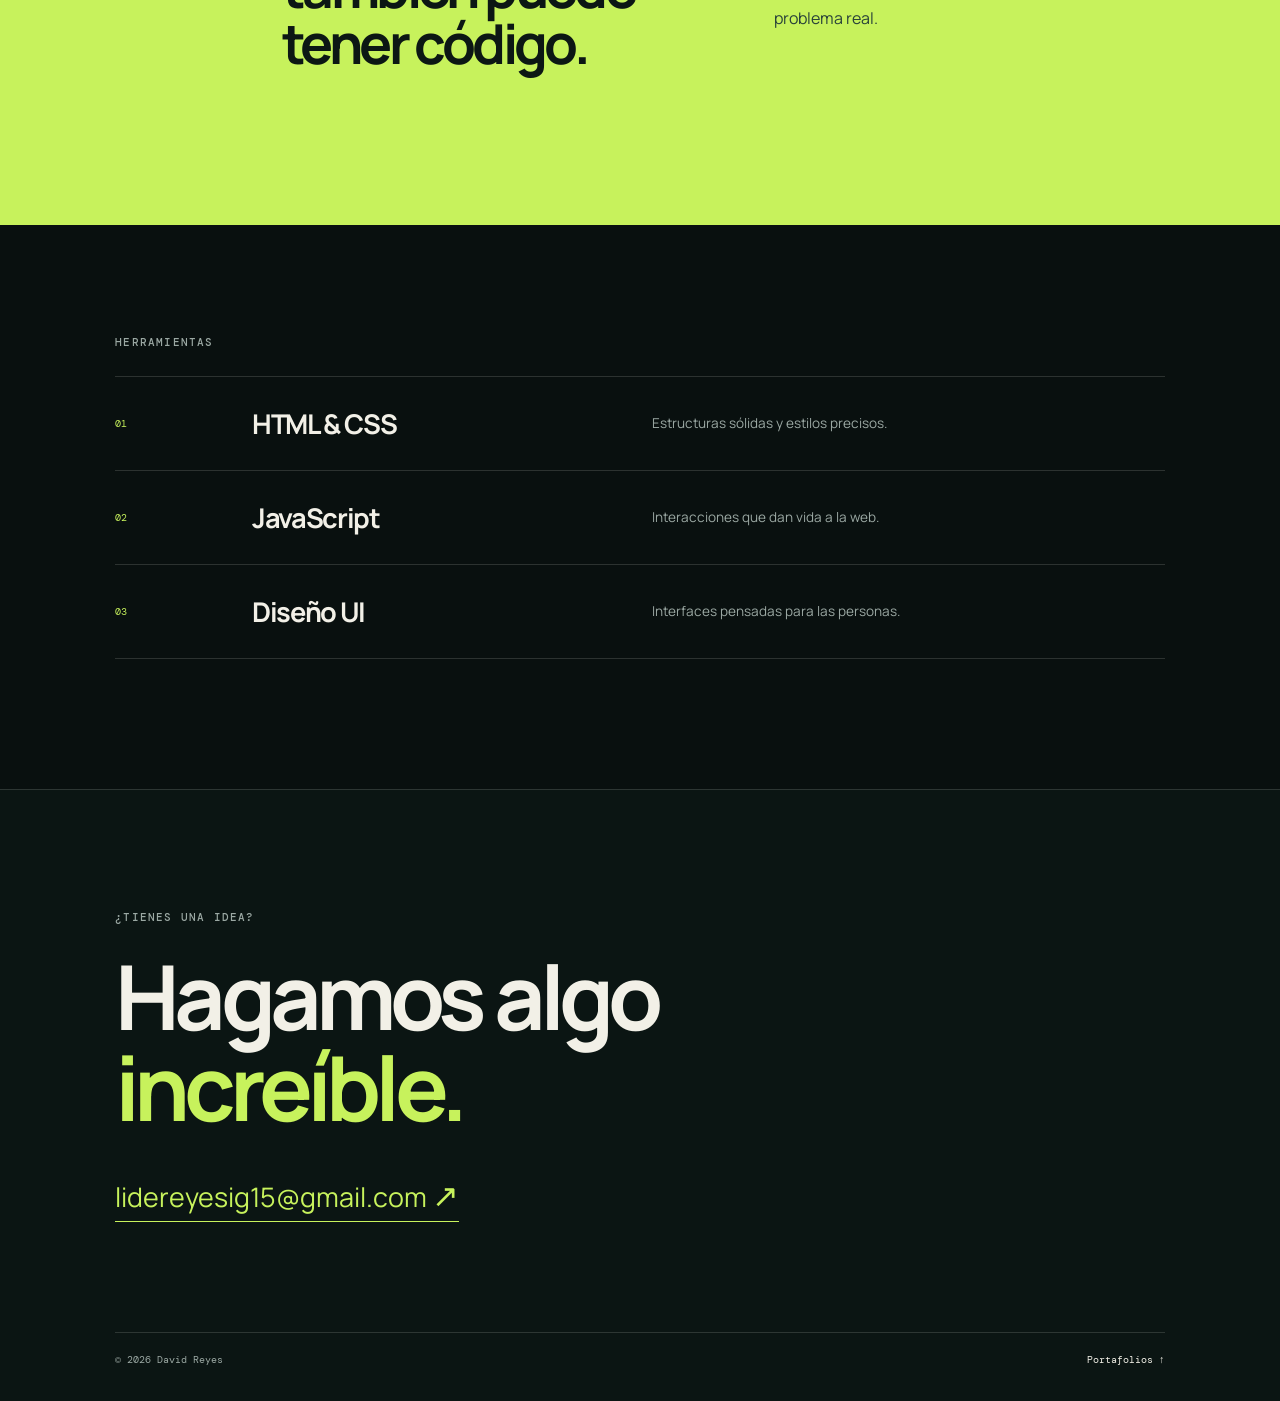
==== commit b51d9886: "final Updated the hero text and corrected the passion description. Removed commented-out animation c" ====
--- a/programacion.html
+++ b/programacion.html
@@ -48,6 +48,7 @@
                 <p class="hero-text">
                     Soy David Reyes, desarrollador web en formación. Convierto ideas y diseños en sitios modernos,
                     claros y funcionales.
+                </p>
 
                 <div class="hero-actions">
                     <a class="button button-primary" href="#proyectos">
@@ -69,13 +70,12 @@
                     <span>portfolio.js</span>
                 </div>
 
-                <!-- codigo animacion -->
 
                 <pre><code><b>const</b> developer = {
   name: <strong>"David Reyes"</strong>,
   role: <strong>"Frontend Developer"</strong>,
   skills: [<strong>"HTML"</strong>, <strong>"CSS"</strong>, <strong>"JavaScript"</strong>],
-  passion: <strong>"resolver problemas"</strong>
+  passion: <strong>"Resolver problemas"</strong>
 };
 
 <b>function</b> buildExperience(idea) {
@@ -154,104 +154,7 @@
                 </a>
             </div>
 
-            <div class="projects-grid">
-
-                <article class="project-card project-featured">
-
-                    <div class="project-art art-dashboard">
-                        <div class="dash-sidebar"></div>
-
-                        <div class="dash-main">
-                            <div class="dash-lines"></div>
-                            <div class="dash-chart"></div>
-
-                            <div class="dash-cards">
-                                <i></i>
-                                <i></i>
-                                <i></i>
-                            </div>
-                        </div>
-                    </div>
-
-                    <div class="project-meta">
-
-                        <span>Web app</span>
-                    </div>
-
-                    <h3>Panel de control para negocios</h3>
-
-                    <p>
-                        Una interfaz clara para visualizar datos y tomar decisiones.
-                    </p>
-
-                    <a href="#contacto">
-                        Ver proyecto <span>&nearr;</span>
-                    </a>
-
-                </article>
-
-                <article class="project-card">
-
-                    <div class="project-art art-landing">
-                        <div class="browser">
-                            <div class="browser-top"></div>
-                            <div class="landing-nav"></div>
-
-                            <div class="landing-title">
-                                MOVE<br>
-                                <em>FORWARD.</em>
-                            </div>
-
-                            <div class="landing-block"></div>
-                        </div>
-                    </div>
-
-                    <div class="project-meta">
-
-                        <span>Landing page</span>
-                    </div>
-
-                    <h3>Landing page de marca</h3>
-
-                    <a href="#contacto">
-                        Ver proyecto <span>&nearr;</span>
-                    </a>
-
-                </article>
-
-                <article class="project-card">
-
-                    <div class="project-art art-mobile">
-
-                        <div class="phone">
-                            <div class="phone-head"></div>
-                            <div class="phone-card"></div>
-
-                            <div class="phone-list">
-                                <i></i>
-                                <i></i>
-                                <i></i>
-                            </div>
-                        </div>
-
-                        <span class="float-tag">Mobile first</span>
-
-                    </div>
-
-                    <div class="project-meta">
-
-                        <span>Aplicación web</span>
-                    </div>
-
-                    <h3>Organizador de tareas</h3>
-
-                    <a href="#contacto">
-                        Ver proyecto <span>&nearr;</span>
-                    </a>
-
-                </article>
-
-            </div>
+
 
         </section>
 
